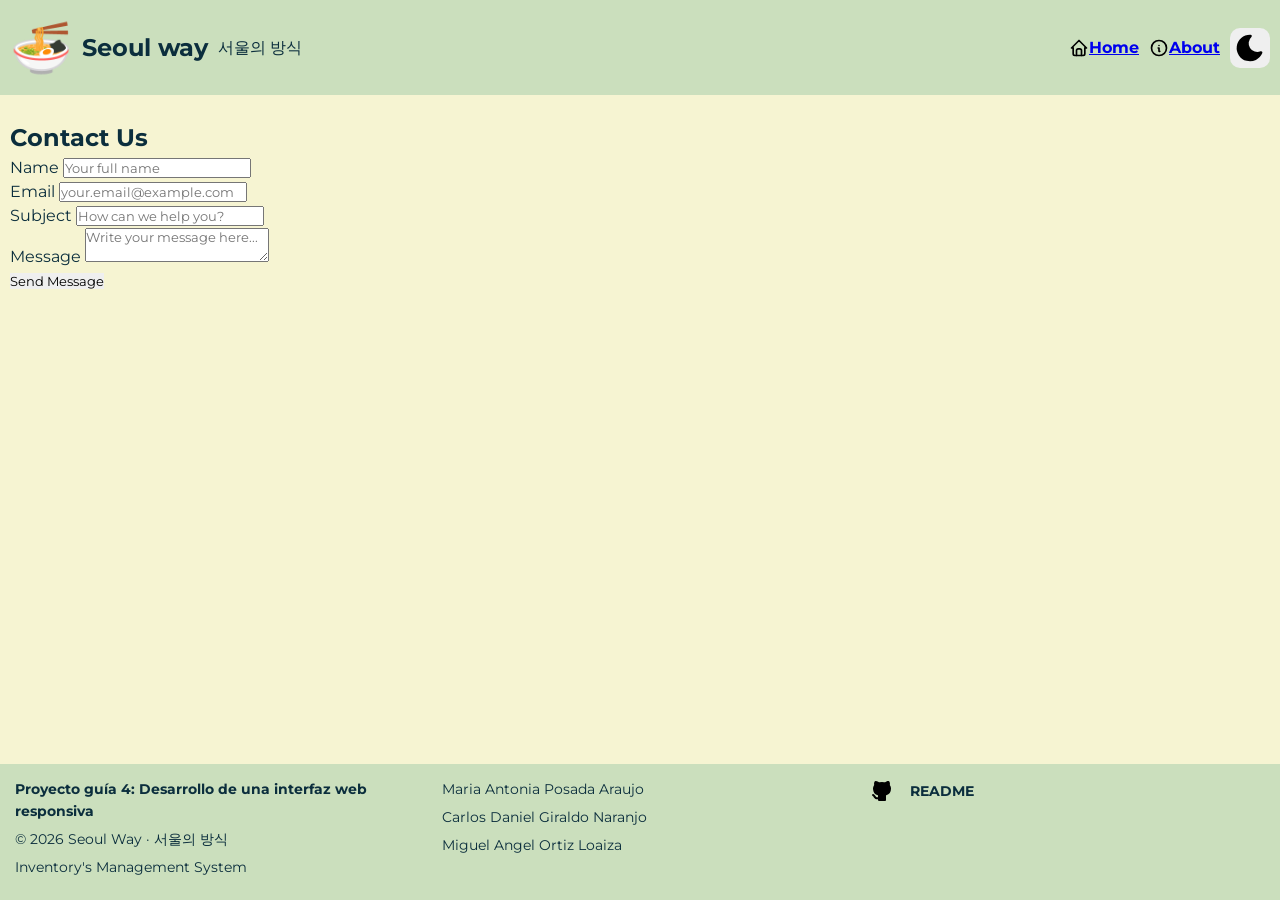
==== contact.html @ 5e267ad2 "Estructura: División del proyecto en 3 páginas diferentes. Co-authored-by: Antonia143 <myshinybox0-h" ====
<!DOCTYPE html>
<html lang="en">

<head>
    <meta charset="UTF-8">
    <meta name="viewport" content="width=device-width, initial-scale=1.0">
    <title>Seoul way - Contact us</title>

    <link rel="stylesheet" href="css/index.css">
    <link rel="icon" type="image/svg+xml" href="img/icon.svg">
</head>

<body>
    <header>
        <div class="logo">
            <span class="logo-icon">&#127836;</span>
            <div class="logo-container">
                <h1>Seoul way</h1>
                <span>서울의 방식</span>
            </div>
        </div>
        <button class="menu-toggle" aria-label="open menu" , aria-expanded="false" aria-controls="navigation">
            <img src="./img/menu.svg" alt="menu" class="icon-open">
            <img src="./img/x.svg" alt="close" class="icon-close">
        </button>
        <nav id="navigation">
            <a href="index.html" class="nav-linnk">
                <img src="img/home.svg" alt="Home" class="nav-icon">
                <span>Home</span>
            </a>
            <a href="about.html" class="nav-link">
                <img src="./img/info.svg" alt="about" class="nav-icon">
                <span>About</span>
            </a>
        </nav>
        <button id="dark-mode-toggle" aria-label="Cambiar entre modo claro y oscuro">
            <img src="./img/sun.svg" id="light-toggle">
            <img src="./img/moon.svg" id="dark-toggle">
        </button>
    </header>
    <main class="contact">
        <section class="form-content">
            <h2>Contact Us</h2>
            <form action="#" method="POST" class="form">
                <div class="form-group">
                    <label for="name">Name</label>
                    <input type="text" id="name" name="name" placeholder="Your full name" required>
                </div>
                <div class="form-group">
                    <label for="email">Email</label>
                    <input type="email" id="email" name="email" placeholder="your.email@example.com" required>
                </div>
                <div class="form-group">
                    <label for="subject">Subject</label>
                    <input type="text" id="subject" name="subject" placeholder="How can we help you?" required>
                </div>
                <div class="form-group">
                    <label for="message">Message</label>
                    <textarea id="message" name="message" placeholder="Write your message here..." required></textarea>
                </div>

                <button type="submit" class="submit">Send Message</button>
            </form>
        <section>    
    </main>
    <footer>
        <div class="footer-info">
            <p class="footer-project">Proyecto guía 4: Desarrollo de una interfaz web responsiva</p>
            <p>© 2026 Seoul Way · 서울의 방식</p>
            <p>Inventory's Management System</p>
        </div>

        <ul class="footer-authors">
            <li>Maria Antonia Posada Araujo</li>
            <li>Carlos Daniel Giraldo Naranjo</li>
            <li>Miguel Angel Ortiz Loaiza</li>
        </ul>

        <nav class="footer-links">
            <a href="https://github.com/Ctrl-Angelus/Guia-4-M2_Desarrollo-de-una-interfaz-web-responsiva"
                target="_blank" rel="noopener" aria-label="Repositorio en GitHub">
                <img src="./img/brand-github.svg" alt="" width="24" height="24">
            </a>
            <a href="https://github.com/Ctrl-Angelus/Guia-4-M2_Desarrollo-de-una-interfaz-web-responsiva/blob/master/README"
                target="_blank" rel="noopener">README</a>
        </nav>
    </footer>

    <script src="js/theme.js" defer></script>
</body>

</html>
---- css/index.css ----
@font-face {
    font-family: monserrat;
    src: url(../resources/fonts/Monserrat.ttf);
}

*,
*::before,
*::after {
    box-sizing: border-box;
}

* {
    margin: 0;
    padding: 0;
    transition: background-color 0.3s ease, color 0.3s ease, border-color 0.3s ease;
    font-family: monserrat;
}

button {
    cursor: pointer;
    border: none;
}

.hidden {
    display: none !important;
}

.no-transition header>nav {
    transition: none !important;
}

:root {
    --light: #ffffff;
    --dark: #0b2e3d;
    --text: var(--dark);
    --background: #f6f4d2;
    --header: #cbdfbd;
    --card: #d4e09b;
    --table: #a58883;
    --footer: #cbdfbd;
}

body.dark {
    color-scheme: dark;
    --dark: #364951;
    --background: var(--dark);
    --text: black;
}

body {
    background-color: var(--background);
    color: var(--text);
    min-height: 100vh;
    line-height: 1.5;
    text-rendering: optimizeLegibility;
    display: flex;
    flex-direction: column;
}

header {
    position: sticky;
    top: 0;
    z-index: 10;
    width: 100%;
    min-height: 80px;
    background-color: var(--header);
    display: flex;
    align-items: center;
    padding: 10px;
}

header>nav {
    flex-grow: 1;
    display: flex;
    justify-content: end;
    align-items: center;

    & button {
        padding: 5px;
        border-radius: 10px;

        & img,
        span {
            margin-inline: 5px;
        }
    }
}

header>nav>* {
    margin-inline-end: 10px;
    font-weight: bold;
    display: flex;
    align-items: center;
    justify-content: center;
}

header>#dark-mode-toggle {
    width: 40px;
    height: 40px;
    border-radius: 10px;
    padding: 5px;
    display: flex;
    align-items: center;
    justify-content: center;
}

.menu-toggle {
    display: none;
    background: none;
    border: none;
    cursor: pointer;
    padding: 8px;
}

.menu-toggle .icon-close,
.menu-toggle[aria-expanded="true"] .icon-open {
    display: none;
}

.menu-toggle[aria-expanded="true"] .icon-close {
    display: block;
}

@media (max-width: 830px) {
    header {
        justify-content: flex-start;
    }

    .menu-toggle {
        display: block;
        margin-left: auto;
    }

    header>nav {
        position: absolute;
        top: 100%;
        left: 0;
        right: 0;
        flex-direction: column;
        /* align-items: stretch; */
        gap: 10px;
        padding: 15px;
        background-color: var(--header);

        opacity: 0;
        visibility: hidden;
        transform: translateY(-8px);
        transition:
            opacity 0.2s ease,
            transform 0.2s ease,
            visibility 0s linear 0.2s;
    }

    header>nav.open {
        opacity: 1;
        visibility: visible;
        transform: translateY(0);
        transition:
            opacity 0.2s ease,
            transform 0.2s ease,
            visibility 0s linear 0s;
    }
}

.nav-icon {
    width: 20px;
    height: 20px;
    display: inline-block;
}

.logo {
    display: flex;
    align-items: center;
    user-select: none;

    & h1 {
        font-size: 1.5rem;
    }
}

.logo * {
    margin-right: 10px;
}

.logo-icon {
    font-size: 50px;
}

.logo-container {
    display: flex;
    flex-wrap: wrap;
    align-items: center;
}

main {
    width: 100%;
    flex-grow: 1;
    padding: 10px;
    position: relative;
}

footer {
    width: 100%;
    background-color: var(--footer);
    display: grid;
    grid-template-columns: repeat(auto-fit, minmax(220px, 1fr));
    gap: 1.5rem 2rem;
    align-items: start;
    font-size: 0.9rem;
    padding: 15px;
}

footer p {
    margin: 0 0 0.4rem;
}

.footer-project {
    font-weight: bold;
}

.footer-authors {
    list-style: none;
    margin: 0;
    padding: 0;
    display: flex;
    flex-direction: column;
    gap: 0.4rem;
}

.footer-links {
    display: flex;
    align-items: center;
    gap: 1rem;
}

.footer-links a {
    display: flex;
    align-items: center;
    font-weight: bold;
    text-decoration: none;
    color: inherit;
}

.footer-links a:hover,
.footer-links a:focus-visible {
    text-decoration: underline;
}

body>main>section {
    margin-top: 15px;
    margin-bottom: 15px;
}

.card {
    position: fixed;
    margin: auto;
    width: 60%;
    height: 50%;
    background-color: var(--card);
    border-radius: 15px;
    inset: 0;
    place-self: center;
    padding: 15px;
    border: 2px solid var(--table);
    z-index: 20;
    color: var(--dark);
    opacity: 1;
    visibility: visible;
    transform: translateY(0);
    transition:
        opacity 0.2s ease,
        transform 0.2s ease,
        visibility 0s linear 0s;
    box-shadow: 0 0 0 100vmax rgb(0 0 0 / 0.5);
}

.card.inactive {
    opacity: 0;
    visibility: hidden;
    transform: translateY(-8px);
    pointer-events: none;
    transition:
        opacity 0.2s ease,
        transform 0.2s ease,
        visibility 0s linear 0.2s;
}

.card section{
    overflow-y: auto;
    max-height: 100%;
}
.card>button {
    position: absolute;
    float: left;
    top: 0;
    right: 0;
    border-radius: 0 12px 0 12px;
    padding: 5px;
    display: flex;
    align-items: center;
    justify-content: center;
}

@media (max-width: 768px) {
    .card {
        width: 90%;
        height: 90%;
    }
}

.statistics {
    /* display: grid;
    grid-template-columns: repeat(auto-fit, minmax(200px, 1fr)); */
    width: 80%;
    margin: 0 auto;
    display: flex;
    flex-wrap: wrap;
    gap: 18px;
}

.stat-cards {
    flex: 1 1 200px;
    background-color: var(--card);
    padding: 20px;
    border: 1px;
    border-radius: 12px;
    display: flex;
    align-items: center;
    gap: 15px;
}

.stat-info p {

    color: black;
    font-size: 12px;
    margin-bottom: 5px;
}

.stat-info h2 {
    font-size: 22px;
    margin-bottom: 5px;
}

.positive {
    font-size: 22px;
    margin-bottom: 5px;
}

.negative{
    font-size: 20px;
    margin-bottom: 5px;
}

#table-wrapper {
    width: 100%;
    display: grid;
    place-items: center;
}

.table-scroll-container {
    width: 80%;
    overflow-x: auto;
    container-type: inline-size;
}

.filters {
    position: sticky;
    background-color: var(--table);
    margin-top: 15px;
    padding: 10px;
    left: 0;
    width: 100cqw;
    box-sizing: border-box;
    border-radius: 15px;
}

#product-table {
    width: 100%;
    min-width: 540px;
    background-color: var(--table);
    border-radius: 10px 10px 0 0;
    margin-top: 10px;

    & tbody {
        display: block;
        height: 300px;
        overflow-y: auto;
        overflow-x: hidden;
    }

    & thead,
    tbody tr {
        display: table;
        width: 100%;
        table-layout: fixed;
    }

    & tbody tr td,
    thead tr th {
        background-color: antiquewhite;
        min-height: 50px;
        padding: 5px;
        overflow-wrap: break-word;
        hyphens: auto;
    }

    & thead tr th:first-child {
        border-radius: 10px 0 0 0;
    }

    & thead tr th:last-child {
        border-radius: 0 10px 0 0;
    }
}

.about-section {
    width: 80%;
    margin: 0 auto;
    display: flex;
    align-items: center;
    justify-content: space-between;
    gap: 2rem;
    margin: 2.5rem auto;
    max-width: 1100px;
}

.about-section .restaurant-image {
    flex: 0 0 400px;
    max-width: 450px;
}

.restaurant-image img {
    width: 100%;
    height: auto;
    border-radius: 10px;
    object-fit: cover;
    display: block;
}

@media (max-width: 768px) {

    .table-scroll-container,
    .about-section,
    .statistics {
        width: 100%;
    }

    .about-section {
        flex-direction: column-reverse;
        justify-content: center;
        gap: 20px;
    }

    .about-section .restaurant-image {
        flex: 0 0 auto;
        width: 100%;
    }
}
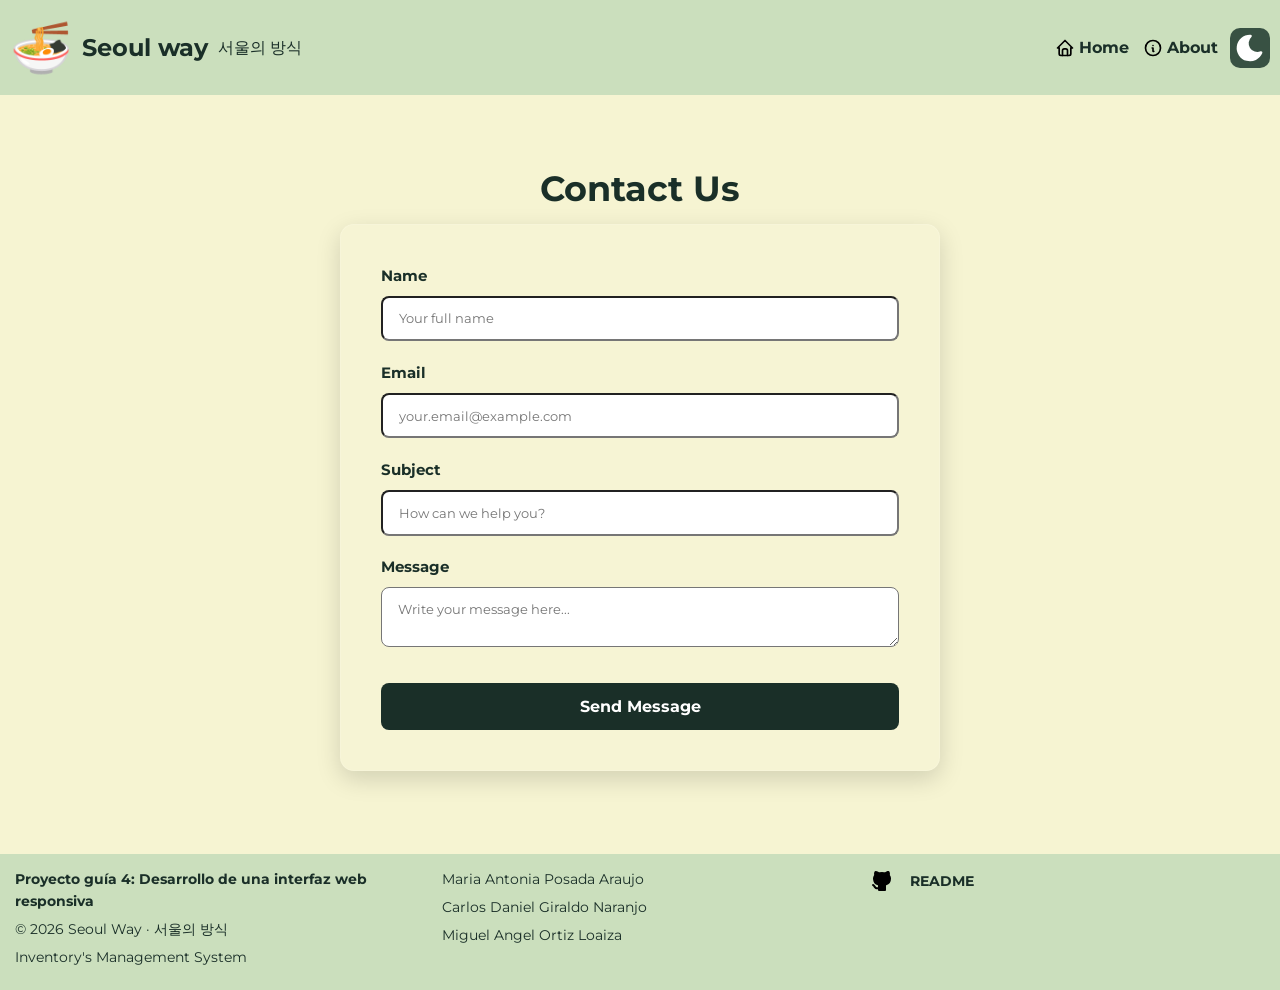
==== commit 8e822190: "Estilo: Estilos CSS para las páginas nuevas, arreglos de layout, paleta de colores para modo oscuro " ====
--- a/contact.html
+++ b/contact.html
@@ -41,7 +41,7 @@
     <main class="contact">
         <section class="form-content">
             <h2>Contact Us</h2>
-            <form action="#" method="POST" class="form">
+            <form action="#" method="POST" class="form" onsubmit="event.preventDefault(); alert('The form has been submited. Thank you for your feedback.'); this.reset()">
                 <div class="form-group">
                     <label for="name">Name</label>
                     <input type="text" id="name" name="name" placeholder="Your full name" required>
@@ -59,7 +59,7 @@
                     <textarea id="message" name="message" placeholder="Write your message here..." required></textarea>
                 </div>
 
-                <button type="submit" class="submit">Send Message</button>
+                <button type="submit" class="submit" >Send Message</button>
             </form>
         <section>    
     </main>
--- a/css/index.css
+++ b/css/index.css
@@ -1,6 +1,10 @@
 @font-face {
     font-family: monserrat;
     src: url(../resources/fonts/Monserrat.ttf);
+}
+
+html {
+    scroll-behavior: smooth;
 }
 
 *,
@@ -12,7 +16,7 @@
 * {
     margin: 0;
     padding: 0;
-    transition: background-color 0.3s ease, color 0.3s ease, border-color 0.3s ease;
+    transition: background-color 0.3s ease, color 0.3s ease, border-color 0.3s ease, filter 0.3s ease;
     font-family: monserrat;
 }
 
@@ -31,20 +35,36 @@
 
 :root {
     --light: #ffffff;
-    --dark: #0b2e3d;
+    --dark: #1a2f28;
     --text: var(--dark);
+    --card: #d4e09b;
     --background: #f6f4d2;
     --header: #cbdfbd;
-    --card: #d4e09b;
-    --table: #a58883;
+    --complimentary: #a44a3f;
+    --table: #ceb7b1;
+    --table-complimentary: #ad9b97;
     --footer: #cbdfbd;
+    --header-text: var(--dark);
+    --button-background: #ecf5c2;
+    --card-text: var(--dark);
+    --toggle-button-background: #385143;
 }
 
 body.dark {
     color-scheme: dark;
-    --dark: #364951;
-    --background: var(--dark);
-    --text: black;
+    --background: #385143;
+    --header: #426654;
+    --header-text: var(--light);
+    --nav-text: var(--light);
+    --button-background: var(--table);
+    --card: var(--header);
+    --card-text: var(--light);
+    --card-title: #fdb953;
+    --footer: #647d6d;
+    --table-complimentary: #584642;
+    --table: #6d5c59;
+    --table-text: #ffffff;
+    --toggle-button-background: #ffa826;
 }
 
 body {
@@ -67,6 +87,8 @@
     display: flex;
     align-items: center;
     padding: 10px;
+    color: var(--header-text);
+    border-bottom: 5px solid var(--background);
 }
 
 header>nav {
@@ -78,12 +100,41 @@
     & button {
         padding: 5px;
         border-radius: 10px;
+        height: 40px;
+        background-color: var(--button-background);
+        border: 4px solid transparent;
+        transition: transform 0.3s ease;
 
         & img,
         span {
             margin-inline: 5px;
         }
     }
+
+    & a {
+        color: var(--nav-text);
+        text-decoration: none;
+
+        & * {
+            margin-inline: 2px;
+        }
+    }
+
+    & a:hover {
+        text-decoration: underline;
+    }
+}
+
+header button:hover {
+    transform: scale(1.1);
+}
+
+body.dark header nav button {
+    border: 4px solid var(--table-complimentary);
+}
+
+body.dark header img {
+    filter: invert(10);
 }
 
 header>nav>* {
@@ -102,6 +153,16 @@
     display: flex;
     align-items: center;
     justify-content: center;
+    background-color: var(--toggle-button-background);
+    transition: transform 0.3s ease;
+
+    & img {
+        filter: invert(100%);
+    }
+}
+
+body.dark #dark-mode-toggle img {
+    filter: brightness(0) saturate(100%) invert(85%) sepia(22%) saturate(486%) hue-rotate(332deg) brightness(108%) contrast(103%);
 }
 
 .menu-toggle {
@@ -137,10 +198,11 @@
         left: 0;
         right: 0;
         flex-direction: column;
-        /* align-items: stretch; */
+        align-items: stretch;
         gap: 10px;
         padding: 15px;
         background-color: var(--header);
+        border: 5px solid var(--background);
 
         opacity: 0;
         visibility: hidden;
@@ -199,15 +261,23 @@
     position: relative;
 }
 
+main > h1 {
+    text-align: center;
+    color: var(--nav-text);
+    margin: 20px auto 20px auto;
+}
+
 footer {
     width: 100%;
     background-color: var(--footer);
+    color: var(--nav-text);
     display: grid;
     grid-template-columns: repeat(auto-fit, minmax(220px, 1fr));
     gap: 1.5rem 2rem;
     align-items: start;
     font-size: 0.9rem;
     padding: 15px;
+    margin-top: 20px;
 }
 
 footer p {
@@ -231,6 +301,10 @@
     display: flex;
     align-items: center;
     gap: 1rem;
+}
+
+body.dark .footer-links img {
+    filter: invert(100%);
 }
 
 .footer-links a {
@@ -260,18 +334,22 @@
     border-radius: 15px;
     inset: 0;
     place-self: center;
-    padding: 15px;
-    border: 2px solid var(--table);
+    padding: 30px;
     z-index: 20;
     color: var(--dark);
     opacity: 1;
     visibility: visible;
     transform: translateY(0);
+    color: var(--nav-text);
     transition:
         opacity 0.2s ease,
         transform 0.2s ease,
         visibility 0s linear 0s;
     box-shadow: 0 0 0 100vmax rgb(0 0 0 / 0.5);
+}
+
+body.dark .card h2 {
+    color: var(--card-title);
 }
 
 .card.inactive {
@@ -285,10 +363,11 @@
         visibility 0s linear 0.2s;
 }
 
-.card section{
+.card section {
     overflow-y: auto;
     max-height: 100%;
 }
+
 .card>button {
     position: absolute;
     float: left;
@@ -299,6 +378,8 @@
     display: flex;
     align-items: center;
     justify-content: center;
+
+    background-color: var(--card-title);
 }
 
 @media (max-width: 768px) {
@@ -311,6 +392,7 @@
 .statistics {
     /* display: grid;
     grid-template-columns: repeat(auto-fit, minmax(200px, 1fr)); */
+    color: var(--card-text);
     width: 80%;
     margin: 0 auto;
     display: flex;
@@ -330,9 +412,8 @@
 }
 
 .stat-info p {
-
-    color: black;
-    font-size: 12px;
+    color: var(--card-title);
+    font-size: 1rem;
     margin-bottom: 5px;
 }
 
@@ -346,7 +427,7 @@
     margin-bottom: 5px;
 }
 
-.negative{
+.negative {
     font-size: 20px;
     margin-bottom: 5px;
 }
@@ -372,6 +453,14 @@
     width: 100cqw;
     box-sizing: border-box;
     border-radius: 15px;
+    color: var(--nav-text);
+
+    & select {
+        padding: 10px;
+        border-radius: 10px;
+        border: none;
+        cursor: pointer;
+    }
 }
 
 #product-table {
@@ -380,10 +469,12 @@
     background-color: var(--table);
     border-radius: 10px 10px 0 0;
     margin-top: 10px;
+    border: 4px solid var(--table);
+    color: var(--table-text);
 
     & tbody {
         display: block;
-        height: 300px;
+        height: 500px;
         overflow-y: auto;
         overflow-x: hidden;
     }
@@ -395,9 +486,19 @@
         table-layout: fixed;
     }
 
-    & tbody tr td,
-    thead tr th {
-        background-color: antiquewhite;
+    & tbody tr:nth-child(even) {
+        background-color: var(--table);
+    }
+
+    & tbody tr:nth-child(odd) {
+        background-color: var(--table-complimentary);
+    }
+
+    & thead tr th {
+        height: 50px;
+    }
+
+    & tbody tr td {
         min-height: 50px;
         padding: 5px;
         overflow-wrap: break-word;
@@ -419,22 +520,72 @@
     display: flex;
     align-items: center;
     justify-content: space-between;
-    gap: 2rem;
+    gap: 6rem;
     margin: 2.5rem auto;
     max-width: 1100px;
 }
 
+.content h2 {
+    text-align: center;
+    margin-bottom: 1.6rem;
+}
+
+.content p {
+    margin-bottom: 1rem;
+    line-height: 1.6;
+    font-size: 1.2rem;
+}
+
+.contentp:last-child {
+    margin-bottom: 0;
+}
+
+.about-section {
+    color: var(--nav-text);
+}
+
 .about-section .restaurant-image {
-    flex: 0 0 400px;
-    max-width: 450px;
+    flex: 0 0 500px;
+    display: grid;
+    grid-template-columns: repeat(2, 1fr);
+    gap: 10px;
 }
 
 .restaurant-image img {
     width: 100%;
-    height: auto;
+    height: 300px;
     border-radius: 10px;
     object-fit: cover;
     display: block;
+    box-shadow: 0 4px 8px rgba(0, 0, 0, 0.1);
+    transition: filter 0.3s ease, transform 0.3s ease, box-shadow 0.3s ease;
+}
+
+.restaurant-image img:hover {
+    transform: translate(0.46px) contrast(1.1);
+    transform: scale(0.98);
+    box-shadow: 0 8px 16px rgba(0, 0, 0, 0.3);
+    cursor: pointer;
+}
+
+@media (max-width: 1150px) {
+    main {
+        padding: 15px;
+    }
+
+    .about-section {
+        width: 100%;
+    }
+
+    .about-section {
+        gap: 20px;
+    }
+}
+
+@media (max-width: 860px) {
+    .about-section {
+        flex-direction: column-reverse;
+    }
 }
 
 @media (max-width: 768px) {
@@ -444,15 +595,83 @@
     .statistics {
         width: 100%;
     }
-
-    .about-section {
-        flex-direction: column-reverse;
-        justify-content: center;
-        gap: 20px;
-    }
-
     .about-section .restaurant-image {
         flex: 0 0 auto;
         width: 100%;
     }
+}
+
+.contact {
+    display: flex;
+    justify-content: center;
+    align-items: center;
+    padding: 3rem 1.5rem;
+}
+
+.form-content {
+    width: 100%;
+    max-width: 600px;
+    text-align: center;
+}
+
+.form-content h2 {
+    font-size: 2.2rem;
+    font-weight: 700;
+    margin-bottom: 0.5rem;
+    color: var(--nav-text);
+}
+
+.form {
+    background: rgba(255, 255, 255, 0.05);
+    padding: 2.5rem;
+    border-radius: 14px;
+    border: 1px solid rgba(255, 255, 255, 0.12);
+    text-align: left;
+    box-shadow: 0 8px 24px rgba(0, 0, 0, 0.15);
+}
+
+.form-group {
+    margin-bottom: 1.3rem;
+}
+
+.form-group label {
+    display: block;
+    margin-bottom: 0.5rem;
+    font-size: 0.95rem;
+    font-weight: 500;
+    font-weight: bold;
+    color: var(--nav-text);
+}
+
+.form-group input,
+.form-group textarea {
+    width: 100%;
+    padding: 0.8rem 1rem;
+    border-radius: 8px;
+    box-sizing: border-box;
+    transition: border-color 0.3s ease, background-color 0.3s ease;
+}
+
+.submit {
+    width: 100%;
+    padding: 0.9rem;
+    border: none;
+    border-radius: 8px;
+    font-size: 1rem;
+    font-weight: 700;
+    cursor: pointer;
+    margin-top: 0.5rem;
+    transition: all 0.3s ease, transform 0.3s ease;
+    background-color: var(--dark);
+    color: var(--light);
+}
+
+body.dark .submit {
+    background-color: var(--card-title);
+    color: var(--dark);
+}
+
+.submit:hover {
+    filter: brightness(115%);
+    transform: translateY(-2px);
 }
